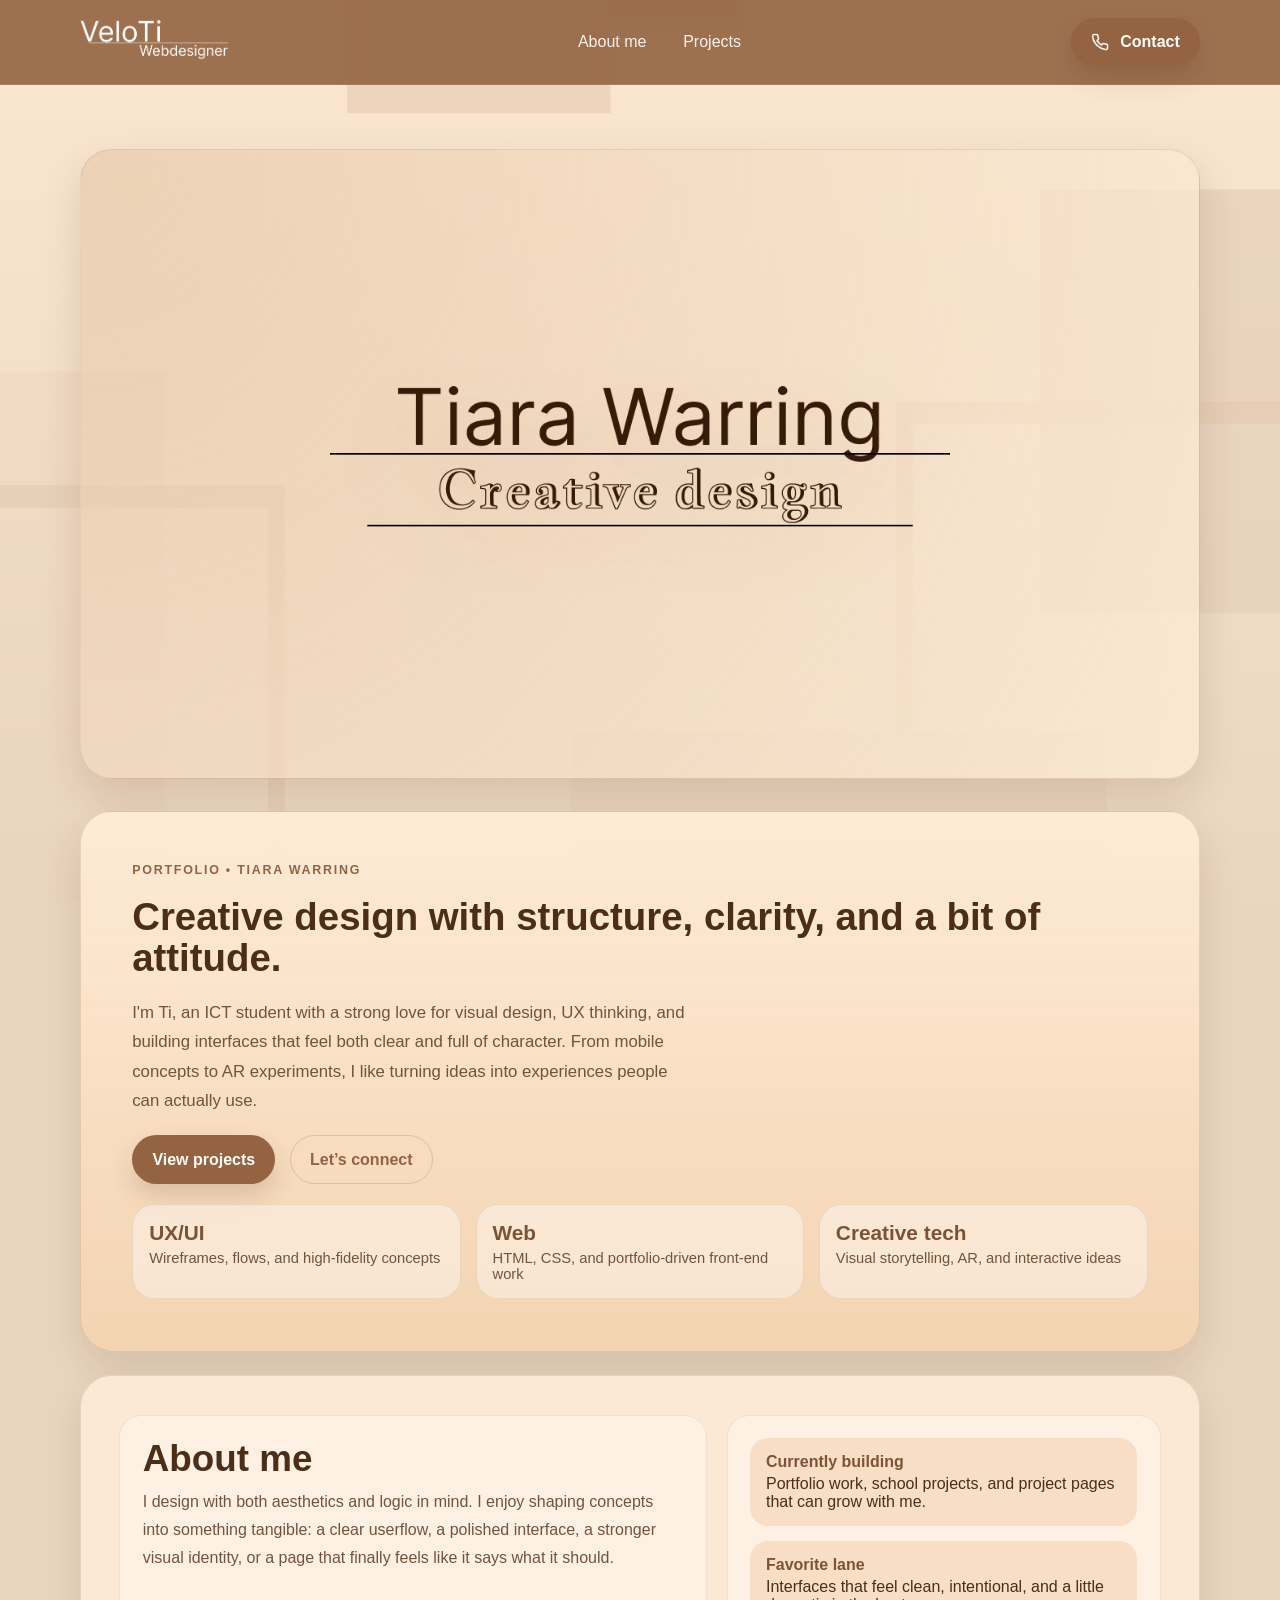
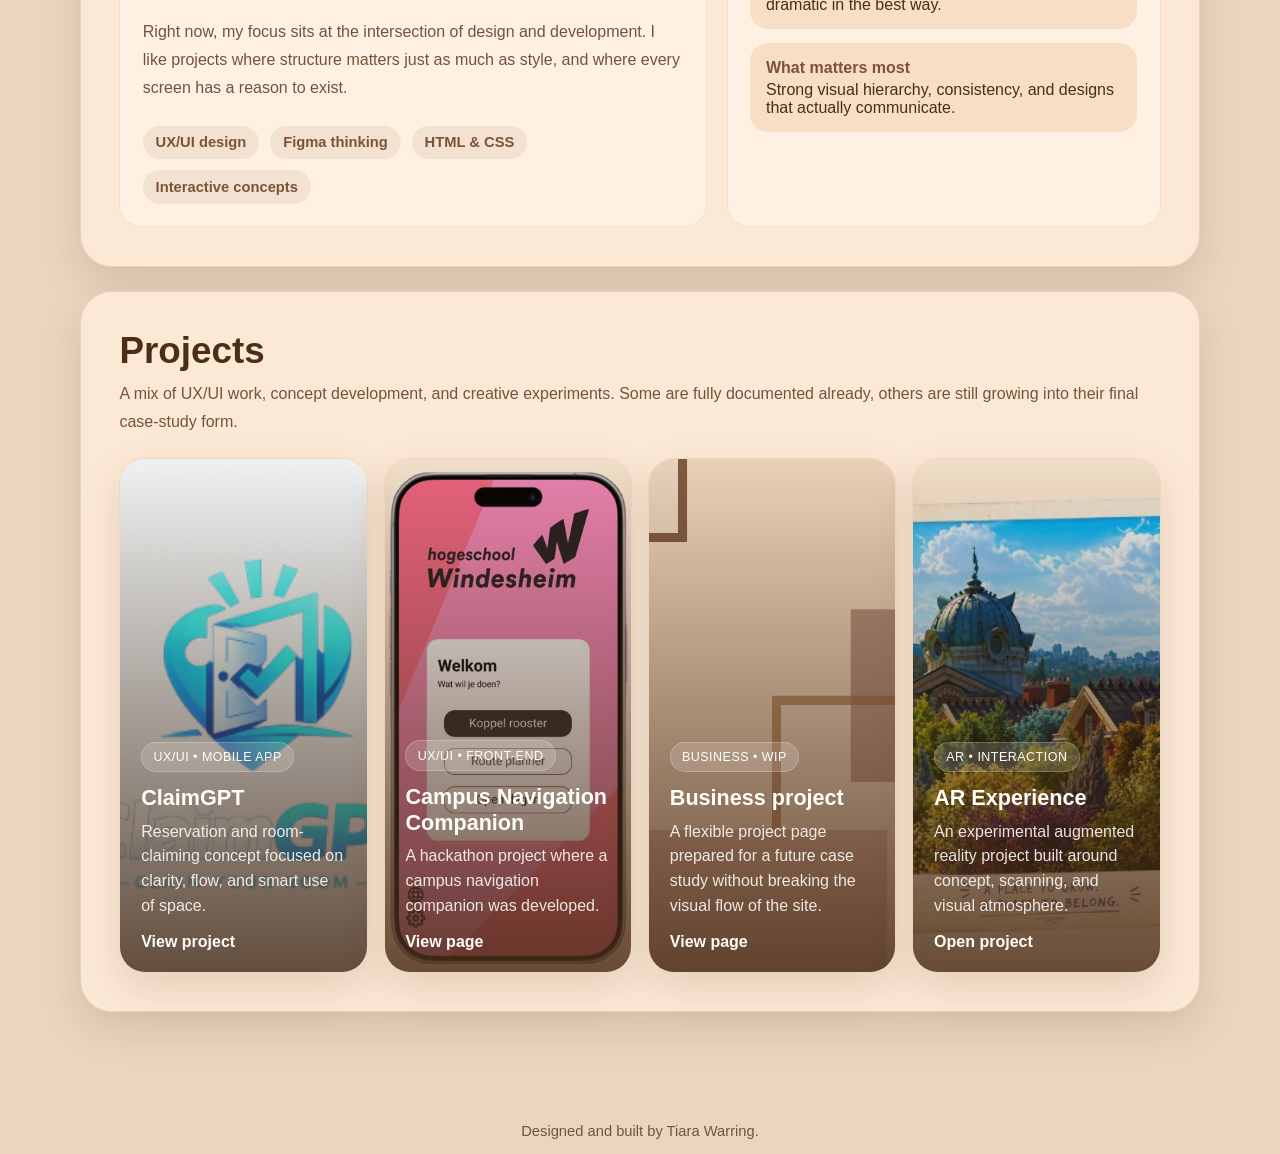
==== index.html @ 6c50e733 "Uploading portfolio Uploading current portfolio state before future modifications" ====
<!DOCTYPE html>
<html lang="en">
    <head>
        <meta charset="UTF-8">
        <meta http-equiv="X-UA-Compatible" content="IE=edge">
        <meta name="viewport" content="width=device-width, initial-scale=1.0">
        <meta name="description" content="Portfolio of Tiara Warring — creative design, UX/UI concepts, web work, and experimental digital projects.">
        <link rel="stylesheet" href="style.css">
        <title>VeloTi | Portfolio</title>
    </head>
    <body>
        <header class="site-header">
            <nav class="site-nav shell" aria-label="Primary navigation">
                <a href="index.html" class="brand" aria-label="Go to homepage">
                    <img src="images/logo.png" alt="VeloTi Webdesigner" class="logo">
                </a>

                <ul class="nav-links">
                    <li><a href="#aboutme">About me</a></li>
                    <li><a href="#projecten">Projects</a></li>
                </ul>

                <div class="nav-cta">
                    <a href="contact.html" class="btn">
                        <img src="images/phone_icon.png" alt="">
                        Contact
                    </a>
                </div>
            </nav>
        </header>

        <main>
            <section class="hero hero__visual" aria-label="Introduction">
                    <img src="images/eyecatcher.png" alt="Tiara Warring — creative design" width="764" height="233">
            </section>

            <section class="hero" aria-label="Introduction">
                <div class="hero__content">
                    <p class="eyebrow">Portfolio • Tiara Warring</p>
                    <h1>Creative design with structure, clarity, and a bit of attitude.</h1>
                    <p class="lead">
                        I'm Ti, an ICT student with a strong love for visual design, UX thinking, and building interfaces that feel both clear and full of character. From mobile concepts to AR experiments, I like turning ideas into experiences people can actually use.
                    </p>
                    <div class="hero__actions">
                        <a href="#projecten" class="btn">View projects</a>
                        <a href="contact.html" class="btn btn--ghost">Let’s connect</a>
                    </div>
                    <ul class="hero__stats">
                        <li>
                            <strong>UX/UI</strong>
                            <span>Wireframes, flows, and high-fidelity concepts</span>
                        </li>
                        <li>
                            <strong>Web</strong>
                            <span>HTML, CSS, and portfolio-driven front-end work</span>
                        </li>
                        <li>
                            <strong>Creative tech</strong>
                            <span>Visual storytelling, AR, and interactive ideas</span>
                        </li>
                    </ul>
                </div>
            </section>

            <section class="section-card about" id="aboutme">
                <div class="about__content stack">
                    <div class="section-heading">
                        <h2>About me</h2>
                        <p>
                            I design with both aesthetics and logic in mind. I enjoy shaping concepts into something tangible: a clear userflow, a polished interface, a stronger visual identity, or a page that finally feels like it says what it should.
                        </p>
                    </div>

                    <p>
                        Right now, my focus sits at the intersection of design and development. I like projects where structure matters just as much as style, and where every screen has a reason to exist.
                    </p>

                    <div class="chips" aria-label="Core skills">
                        <span class="chip">UX/UI design</span>
                        <span class="chip">Figma thinking</span>
                        <span class="chip">HTML & CSS</span>
                        <span class="chip">Interactive concepts</span>
                    </div>
                </div>

                <aside class="about__aside" aria-label="Quick overview">
                    <ul class="about__list">
                        <li>
                            <strong>Currently building</strong>
                            Portfolio work, school projects, and project pages that can grow with me.
                        </li>
                        <li>
                            <strong>Favorite lane</strong>
                            Interfaces that feel clean, intentional, and a little dramatic in the best way.
                        </li>
                        <li>
                            <strong>What matters most</strong>
                            Strong visual hierarchy, consistency, and designs that actually communicate.
                        </li>
                    </ul>
                </aside>
            </section>

            <section class="section-card" id="projecten">
                <div class="section-heading">
                    <h2>Projects</h2>
                    <p>
                        A mix of UX/UI work, concept development, and creative experiments. Some are fully documented already, others are still growing into their final case-study form.
                    </p>
                </div>

                <div class="projects-grid">
                    <a href="mobileApp.html" class="project-card">
                        <img src="images/ClaimGPT.PNG" alt="ClaimGPT project preview" width="402" height="315">
                        <div class="project-card__content">
                            <span class="project-card__tag">UX/UI • Mobile app</span>
                            <h3>ClaimGPT</h3>
                            <p>Reservation and room-claiming concept focused on clarity, flow, and smart use of space.</p>
                            <span class="project-card__link">View project</span>
                        </div>
                    </a>

                    <a href="hackathon.html" class="project-card">
                        <img src="images/campusCompanion.png" alt="Hackathon placeholder project cover" width="402" height="315">
                        <div class="project-card__content">
                            <span class="project-card__tag">UX/UI • Front-End</span>
                            <h3>Campus Navigation Companion</h3>
                            <p>A hackathon project where a campus navigation companion was developed.</p>
                            <span class="project-card__link">View page</span>
                        </div>
                    </a>

                    <a href="businessProject.html" class="project-card">
                        <img src="images/background.png" alt="Business project placeholder cover" width="1920" height="1006" loading="lazy">
                        <div class="project-card__content">
                            <span class="project-card__tag">Business • WIP</span>
                            <h3>Business project</h3>
                            <p>A flexible project page prepared for a future case study without breaking the visual flow of the site.</p>
                            <span class="project-card__link">View page</span>
                        </div>
                    </a>

                    <a href="projectAR.html" class="project-card">
                        <img src="images/projectAR-homepage.png" alt="AR project preview" width="674" height="372" loading="lazy">
                        <div class="project-card__content">
                            <span class="project-card__tag">AR • Interaction</span>
                            <h3>AR Experience</h3>
                            <p>An experimental augmented reality project built around concept, scanning, and visual atmosphere.</p>
                            <span class="project-card__link">Open project</span>
                        </div>
                    </a>
                </div>
            </section>
        </main>

        <footer class="site-footer">
            <p>Designed and built by Tiara Warring.</p>
        </footer>
    </body>
</html>
---- style.css ----
:root {
    --bg: #ead6bf;
    --surface: rgba(254, 236, 215, 0.9);
    --surface-strong: #feecd7;
    --surface-deep: #f4d3b0;
    --surface-muted: rgba(221, 187, 151, 0.28);
    --text: #4b2d18;
    --text-soft: #72533d;
    --text-inverse: #fffdf9;
    --accent: #936342;
    --accent-strong: #7d5336;
    --accent-soft: #ddbB97;
    --border: rgba(147, 99, 66, 0.18);
    --shadow: 0 16px 40px rgba(75, 45, 24, 0.14);
    --shadow-hover: 0 22px 50px rgba(75, 45, 24, 0.2);
    --radius-sm: 14px;
    --radius-md: 22px;
    --radius-lg: 32px;
    --max-width: 1120px;
    --header-height: 84px;
    --transition: 180ms ease;
}

* , *::before, *::after {
    box-sizing: border-box;
}

html {
    scroll-behavior: smooth;
}

body {
    margin: 0;
    min-height: 100vh;
    color: var(--text);
    font-family: "Segoe UI", Inter, Arial, sans-serif;
    background: var(--bg);
    position: relative;
}

body::before {
    content: "";
    position: fixed;
    inset: 0;
    background-image:
        linear-gradient(180deg, rgba(254, 236, 215, 0.74), rgba(234, 214, 191, 0.92)),
        url("images/background.png");
    background-size: 100% 100%, 140% 140%;
    background-position: 0% 0%, 0% 50%;
    background-repeat: no-repeat, repeat;
    animation: animatedBackground 60s ease-in-out infinite;
    z-index: -2;
}

@keyframes animatedBackground {
    0% {
        background-position: 0% 0%, 0% 50%;
    }
    50% {
        background-position: 0% 0%, 100% 50%;
    }
    100% {
        background-position: 0% 0%, 0% 50%;
    }
}

img,
video {
    display: block;
    max-width: 100%;
}

img {
    height: auto;
}

a {
    color: inherit;
    text-decoration: none;
}

button,
input,
textarea {
    font: inherit;
}

button {
    border: 0;
}

main {
    padding: 2rem 1rem 4rem;
}

.shell {
    width: min(var(--max-width), calc(100% - 2rem));
    margin-inline: auto;
}

.stack {
    display: grid;
    gap: 1.5rem;
}

.site-header {
    position: sticky;
    top: 0;
    z-index: 1000;
    backdrop-filter: blur(10px);
    background: rgba(147, 99, 66, 0.9);
    border-bottom: 1px solid rgba(255, 255, 255, 0.08);
}

.site-nav {
    min-height: var(--header-height);
    display: flex;
    align-items: center;
    justify-content: space-between;
    gap: 1rem;
}

.brand {
    display: inline-flex;
    align-items: center;
    flex-shrink: 0;
}

.logo {
    width: clamp(120px, 14vw, 168px);
    height: auto;
}

.nav-links {
    display: flex;
    align-items: center;
    gap: 0.5rem;
    list-style: none;
    margin: 0;
    padding: 0;
}

.nav-links a {
    color: var(--text-inverse);
    padding: 0.65rem 0.9rem;
    border-radius: 999px;
    transition: background-color var(--transition), transform var(--transition), opacity var(--transition);
    opacity: 0.92;
}

.nav-links a:hover,
.nav-links a:focus-visible {
    background: rgba(255, 255, 255, 0.12);
    opacity: 1;
}

.nav-cta {
    display: inline-flex;
    align-items: center;
    gap: 0.55rem;
}

.btn {
    display: inline-flex;
    align-items: center;
    justify-content: center;
    gap: 0.7rem;
    padding: 0.9rem 1.2rem;
    border-radius: 999px;
    background: var(--accent);
    color: var(--text-inverse);
    border: 1px solid transparent;
    font-weight: 600;
    transition: transform var(--transition), background-color var(--transition), border-color var(--transition), box-shadow var(--transition), color var(--transition);
    box-shadow: 0 12px 24px rgba(75, 45, 24, 0.16);
}

.btn:hover,
.btn:focus-visible {
    transform: translateY(-1px);
    background: var(--accent-strong);
    box-shadow: 0 16px 30px rgba(75, 45, 24, 0.22);
}

.btn img {
    width: 18px;
    height: 18px;
}

.btn--ghost {
    background: transparent;
    color: var(--accent);
    border-color: rgba(147, 99, 66, 0.25);
    box-shadow: none;
}

.btn--ghost:hover,
.btn--ghost:focus-visible {
    background: rgba(147, 99, 66, 0.08);
    color: var(--accent-strong);
}

.hero {
    width: min(var(--max-width), calc(100% - 2rem));
    margin: 2rem auto 0;
    gap: 1.5rem;
    align-items: stretch;
}

.hero__content,
.hero__visual,
.section-card,
.project-section,
.contact-card,
.contact-copy {
    border: 1px solid var(--border);
    border-radius: var(--radius-lg);
    box-shadow: var(--shadow);
}

.hero__visual {
    height: 70vh
}

.hero__content {
    background: linear-gradient(180deg, rgba(254, 236, 215, 0.96), rgba(244, 211, 176, 0.9));
    padding: clamp(2rem, 4vw, 3.5rem);
    display: grid;
    gap: 1.25rem;
    align-content: center;
}

.eyebrow {
    margin: 0;
    color: var(--accent);
    text-transform: uppercase;
    letter-spacing: 0.14em;
    font-size: 0.78rem;
    font-weight: 700;
}

.hero h1,
.project-header h1,
.contact-copy h1 {
    margin: 0;
    line-height: 1.05;
    font-size: 2.4rem;
}

.lead {
    margin: 0;
    max-width: 60ch;
    color: var(--text-soft);
    font-size: 1.05rem;
    line-height: 1.75;
}

.hero__actions {
    display: flex;
    flex-wrap: wrap;
    gap: 0.9rem;
}

.hero__stats {
    display: grid;
    grid-template-columns: repeat(3, minmax(0, 1fr));
    gap: 0.9rem;
    margin: 0;
    padding: 0;
    list-style: none;
}

.hero__stats li {
    padding: 1rem;
    border-radius: var(--radius-md);
    background: rgba(255, 255, 255, 0.38);
    border: 1px solid rgba(147, 99, 66, 0.14);
}

.hero__stats strong {
    display: block;
    font-size: 1.3rem;
    color: var(--accent-strong);
}

.hero__stats span {
    display: block;
    margin-top: 0.3rem;
    color: var(--text-soft);
    font-size: 0.92rem;
}

.hero__visual {
    background: radial-gradient(circle at top left, rgba(221, 187, 151, 0.45), rgba(254, 236, 215, 0.78));
    display: grid;
    place-items: center;
    overflow: hidden;
    padding: clamp(1rem, 3vw, 2rem);
}

.hero__visual img {
    width: min(100%, 620px);
    filter: drop-shadow(0 24px 34px rgba(75, 45, 24, 0.12));
}

.section-card,
.project-section,
.contact-card,
.contact-copy {
    background: var(--surface);
}

.section-card {
    width: min(var(--max-width), calc(100% - 2rem));
    margin: 1.5rem auto 0;
    padding: clamp(1.5rem, 3vw, 2.4rem);
}

.section-heading {
    display: grid;
    gap: 0.5rem;
    margin-bottom: 1.35rem;
}

.section-heading h2,
.about__content h2,
.contact-card h2 {
    margin: 0;
    font-size: clamp(1.55rem, 3vw, 2.3rem);
}

.section-heading p,
.about__content p,
.project-header p,
.copy-card p,
.contact-copy p,
.contact-card p,
.project-placeholder p {
    margin: 0;
    color: var(--text-soft);
    line-height: 1.75;
}

.about {
    display: grid;
    grid-template-columns: 1.15fr 0.85fr;
    gap: 1.25rem;
}

.about__content,
.about__aside,
.copy-card,
.media-card,
.project-placeholder {
    background: rgba(255, 255, 255, 0.34);
    border: 1px solid rgba(147, 99, 66, 0.12);
    border-radius: var(--radius-md);
    padding: 1.4rem;
}

.about__aside {
    display: grid;
    gap: 1rem;
    align-content: start;
}

.about__list {
    display: grid;
    gap: 0.9rem;
    margin: 0;
    padding: 0;
    list-style: none;
}

.about__list li {
    padding: 0.95rem 1rem;
    border-radius: 18px;
    background: rgba(244, 211, 176, 0.6);
}

.about__list strong {
    display: block;
    margin-bottom: 0.25rem;
    color: var(--accent-strong);
}

.chips {
    display: flex;
    flex-wrap: wrap;
    gap: 0.7rem;
}

.chip {
    display: inline-flex;
    align-items: center;
    padding: 0.55rem 0.8rem;
    border-radius: 999px;
    background: rgba(147, 99, 66, 0.1);
    color: var(--accent-strong);
    font-size: 0.92rem;
    font-weight: 600;
}

.projects-grid {
    display: grid;
    grid-template-columns: repeat(4, minmax(0, 1fr));
    gap: 1rem;
}

.project-card {
    position: relative;
    min-height: 360px;
    border-radius: 26px;
    overflow: hidden;
    isolation: isolate;
    box-shadow: var(--shadow);
    border: 1px solid rgba(147, 99, 66, 0.14);
    transform: translateY(0);
    transition: transform var(--transition), box-shadow var(--transition);
}

.project-card:hover,
.project-card:focus-visible {
    transform: translateY(-4px);
    box-shadow: var(--shadow-hover);
}

.project-card img {
    width: 100%;
    height: 100%;
    object-fit: cover;
    transition: transform 280ms ease;
}

.project-card:hover img,
.project-card:focus-visible img {
    transform: scale(1.04);
}

.project-card::after {
    content: "";
    position: absolute;
    inset: 0;
    background: linear-gradient(180deg, rgba(75, 45, 24, 0.06), rgba(75, 45, 24, 0.84));
}

.project-card__content {
    position: absolute;
    inset: auto 0 0 0;
    z-index: 1;
    padding: 1.3rem;
    color: var(--text-inverse);
}

.project-card__tag {
    display: inline-flex;
    align-items: center;
    margin-bottom: 0.8rem;
    padding: 0.45rem 0.7rem;
    border-radius: 999px;
    background: rgba(255, 253, 249, 0.16);
    border: 1px solid rgba(255, 253, 249, 0.22);
    font-size: 0.78rem;
    letter-spacing: 0.04em;
    text-transform: uppercase;
}

.project-card__content h3 {
    margin: 0;
    font-size: 1.35rem;
}

.project-card__content p {
    margin: 0.55rem 0 0.9rem;
    line-height: 1.55;
    color: rgba(255, 253, 249, 0.88);
}

.project-card__link {
    font-weight: 700;
}

.project-header {
    width: min(var(--max-width), calc(100% - 2rem));
    margin: 1.4rem auto 0;
    padding: clamp(1.75rem, 3vw, 2.8rem);
    background: linear-gradient(180deg, rgba(254, 236, 215, 0.96), rgba(244, 211, 176, 0.92));
    border: 1px solid var(--border);
    border-radius: var(--radius-lg);
    box-shadow: var(--shadow);
    display: grid;
    gap: 1rem;
}

.project-meta {
    display: flex;
    flex-wrap: wrap;
    gap: 0.75rem;
}

.project-meta span {
    display: inline-flex;
    align-items: center;
    padding: 0.55rem 0.8rem;
    border-radius: 999px;
    background: rgba(255, 255, 255, 0.42);
    color: var(--accent-strong);
    font-size: 0.9rem;
    font-weight: 600;
}

.project-layout {
    width: min(var(--max-width), calc(100% - 2rem));
    margin: 1.25rem auto 0;
    display: grid;
    gap: 1rem;
}

.project-section {
    padding: 1rem;
}

.content-grid {
    display: grid;
    grid-template-columns: repeat(2, minmax(0, 1fr));
    gap: 1rem;
}

.content-grid--single {
    grid-template-columns: 1fr;
}

.copy-card {
    display: grid;
    gap: 0.85rem;
    align-content: center;
}

.copy-card h2,
.project-placeholder h2 {
    margin: 0;
    font-size: 1.35rem;
}

.media-card {
    overflow: hidden;
}

.media-card img,
.media-card video {
    width: 100%;
    border-radius: 16px;
    object-fit: cover;
}

.media-card img {
    min-height: 260px;
}

.media-card video {
    min-height: 260px;
    background: #2b1a10;
}

.project-placeholder {
    display: grid;
    gap: 0.8rem;
}

.project-placeholder .btn {
    justify-self: start;
}

.project-ar-page {
    --ar-blue: #0b6fae;
    --ar-blue-deep: #083c5d;
    --ar-teal: #16a085;
    --ar-gold: #f2b84b;
    --ar-ink: #153044;
    --ar-paper: #fff8ea;
    --ar-note: #f8dfaa;
}

.project-ar-page::before {
    background-image:
        linear-gradient(180deg, rgba(251, 242, 226, 0.86), rgba(232, 211, 186, 0.94)),
        url("images/background.png");
}

.ar-hero {
    width: min(var(--max-width), calc(100% - 2rem));
    margin: 1.4rem auto 0;
    display: block;
}

.ar-hero__content,
.ar-snapshot,
.ar-case .project-section {
    border: 1px solid rgba(8, 60, 93, 0.16);
    box-shadow: 0 18px 42px rgba(21, 48, 68, 0.14);
}

.ar-hero__content {
    border-radius: var(--radius-lg);
    padding: clamp(1.75rem, 3vw, 2.8rem);
    display: grid;
    grid-template-columns: minmax(0, 0.9fr) minmax(320px, 1.1fr);
    align-items: center;
    align-content: center;
    gap: clamp(1.5rem, 4vw, 3rem);
    background:
        linear-gradient(180deg, rgba(255, 248, 234, 0.98), rgba(246, 222, 184, 0.94)),
        radial-gradient(circle at top left, rgba(242, 184, 75, 0.3), transparent 42%);
    color: var(--text);
}

.ar-hero__copy {
    display: grid;
    gap: 1.1rem;
}

.ar-hero__content .eyebrow,
.ar-hero__content .lead {
    color: var(--text-soft);
}

.ar-hero__content h1 {
    margin: 0;
    line-height: 1.05;
    font-size: clamp(2.25rem, 4vw, 3.25rem);
    max-width: 18ch;
    color: var(--ar-ink);
}

.ar-hero__content .btn {
    background: var(--ar-blue-deep);
    color: var(--text-inverse);
}

.ar-hero__content .btn:hover,
.ar-hero__content .btn:focus-visible {
    background: #0d537f;
}

.ar-hero__content .btn--ghost {
    background: rgba(255, 255, 255, 0.45);
    color: #2b1a10;
    border-color: rgba(75, 45, 24, 0.22);
    box-shadow: none;
}

.ar-hero__content .btn--ghost:hover,
.ar-hero__content .btn--ghost:focus-visible {
    background: rgba(255, 255, 255, 0.76);
}

.ar-hero__image {
    margin: 0;
    justify-self: end;
    width: min(100%, 620px);
    overflow: hidden;
}

.ar-hero__image img {
    width: 100%;
    transform: scale(1.1);
    filter: drop-shadow(0 18px 24px rgba(21, 48, 68, 0.18));
}

.ar-snapshot {
    margin-top: 1rem;
    padding: 1rem;
    border-radius: var(--radius-lg);
    background: rgba(255, 255, 255, 0.42);
    display: grid;
    grid-template-columns: repeat(4, minmax(0, 1fr));
    gap: 0.8rem;
}

.ar-snapshot article {
    padding: 1rem;
    border-radius: var(--radius-md);
    background: rgba(255, 253, 249, 0.76);
    border: 1px solid rgba(8, 60, 93, 0.12);
}

.ar-snapshot strong,
.ar-snapshot span {
    display: block;
}

.ar-snapshot strong {
    color: var(--ar-blue-deep);
    margin-bottom: 0.35rem;
}

.ar-snapshot span {
    color: var(--text-soft);
    line-height: 1.5;
}

.ar-case .project-section {
    background:
        linear-gradient(180deg, rgba(255, 250, 241, 0.92), rgba(250, 235, 211, 0.9));
}

.ar-case .copy-card,
.ar-case .media-card {
    border-color: rgba(8, 60, 93, 0.12);
    background: rgba(255, 255, 255, 0.58);
}

.ar-case .eyebrow,
.ar-heading .eyebrow {
    color: var(--ar-blue);
}

.ar-heading {
    max-width: 760px;
}

.ar-process {
    display: grid;
    grid-template-columns: repeat(4, minmax(0, 1fr));
    gap: 1rem;
}

.ar-process article {
    position: relative;
    padding: 1.15rem;
    border-radius: var(--radius-md);
    background: rgba(255, 255, 255, 0.58);
    border: 1px solid rgba(147, 99, 66, 0.14);
}

.ar-process span {
    display: inline-flex;
    margin-bottom: 0.9rem;
    color: var(--ar-blue-deep);
    font-weight: 800;
}

.ar-process h3,
.reflection-notes strong {
    margin: 0 0 0.45rem;
    color: var(--ar-ink);
}

.ar-process p {
    margin: 0;
    color: var(--text-soft);
    line-height: 1.65;
}

.ar-showcase {
    display: grid;
    grid-template-columns: repeat(3, minmax(0, 1fr));
    gap: 1rem;
}

.ar-showcase figure,
.teacher-grid figure,
.ar-device {
    margin: 0;
}

.ar-showcase figure {
    display: grid;
    align-content: start;
    gap: 0.75rem;
    padding: 0.75rem;
    border-radius: var(--radius-md);
    background: rgba(255, 255, 255, 0.56);
    border: 1px solid rgba(8, 60, 93, 0.12);
}

.ar-showcase img {
    width: 100%;
    aspect-ratio: 4 / 3;
    object-fit: cover;
    object-position: center top;
    border-radius: 16px;
}

.ar-showcase figcaption,
.ar-device figcaption {
    color: var(--ar-blue-deep);
    font-weight: 700;
}

.ar-device {
    display: grid;
    place-items: center;
    gap: 0.8rem;
    text-align: center;
}

.ar-device img {
    width: min(100%, 280px);
    min-height: 0;
    object-fit: contain;
    background: white;
    padding: 1rem;
}

.ar-flow {
    display: grid;
    grid-template-columns: repeat(3, minmax(0, 1fr));
    gap: 1rem;
}

.ar-flow article {
    padding: 1.2rem;
    border-radius: var(--radius-md);
    background: linear-gradient(180deg, rgba(255, 255, 255, 0.72), rgba(229, 244, 247, 0.72));
    border: 1px solid rgba(8, 60, 93, 0.14);
}

.ar-flow span {
    display: inline-flex;
    align-items: center;
    justify-content: center;
    width: 2.3rem;
    height: 2.3rem;
    border-radius: 50%;
    background: var(--ar-blue);
    color: var(--text-inverse);
    font-weight: 800;
    margin-bottom: 1rem;
}

.ar-flow h3 {
    margin: 0 0 0.55rem;
    color: var(--ar-ink);
}

.ar-flow p,
.ar-result p {
    margin: 0;
    color: var(--text-soft);
    line-height: 1.7;
}

.ar-checklist {
    display: grid;
    gap: 0.7rem;
    margin: 0;
    padding: 0;
    list-style: none;
}

.ar-checklist li {
    padding: 0.85rem 0.95rem;
    border-radius: 16px;
    background: rgba(22, 160, 133, 0.08);
    border: 1px solid rgba(22, 160, 133, 0.18);
    color: var(--text-soft);
    line-height: 1.55;
}

.ar-checklist span {
    color: var(--ar-blue-deep);
    font-weight: 700;
}

.reflection-notes {
    display: grid;
    gap: 1rem;
}

.reflection-notes article {
    padding: 1.15rem;
    border-radius: var(--radius-md);
    background: rgba(255, 255, 255, 0.58);
    border: 1px solid rgba(8, 60, 93, 0.12);
}

.reflection-notes strong,
.reflection-notes span {
    display: block;
}

.reflection-notes span {
    color: var(--text-soft);
    line-height: 1.6;
}

.teacher-grid {
    display: grid;
    grid-template-columns: repeat(2, minmax(0, 1fr));
    gap: 1rem;
    align-items: center;
}

.teacher-grid figure {
    padding: 0.8rem;
    border-radius: var(--radius-md);
    background: rgba(8, 60, 93, 0.08);
    border: 1px solid rgba(8, 60, 93, 0.12);
    display: grid;
    place-items: center;
    height: 320px;
}

.teacher-grid img {
    width: 100%;
    height: 285px;
    object-fit: contain;
    border-radius: 14px;
    background: rgba(255, 255, 255, 0.62);
}

.ar-result {
    display: flex;
    align-items: center;
    justify-content: space-between;
    gap: 1rem;
    padding: clamp(1.3rem, 2.4vw, 2rem);
}

.ar-result h2 {
    margin: 0 0 0.75rem;
}

.contact-layout {
    width: min(var(--max-width), calc(100% - 2rem));
    margin: 2rem auto 0;
    display: grid;
    grid-template-columns: 0.95fr 1.05fr;
    gap: 1.25rem;
}

.contact-copy,
.contact-card {
    padding: clamp(1.6rem, 3vw, 2.4rem);
}

.contact-copy {
    background: linear-gradient(180deg, rgba(244, 211, 176, 0.92), rgba(254, 236, 215, 0.96));
    display: grid;
    gap: 1rem;
    align-content: center;
}

.contact-points {
    display: grid;
    gap: 0.8rem;
    margin: 0;
    padding: 0;
    list-style: none;
}

.contact-points li {
    padding: 0.9rem 1rem;
    border-radius: 18px;
    background: rgba(255, 255, 255, 0.38);
    color: var(--text-soft);
}

.contact-card {
    display: grid;
    gap: 1.25rem;
}

.input-box {
    position: relative;
}

.input-box input,
.input-box textarea {
    width: 100%;
    padding: 1rem 1rem 1rem;
    border-radius: 18px;
    border: 1px solid rgba(147, 99, 66, 0.18);
    background: rgba(255, 255, 255, 0.7);
    color: var(--text);
    outline: none;
    transition: border-color var(--transition), background-color var(--transition), box-shadow var(--transition);
}

.input-box textarea {
    min-height: 180px;
    resize: vertical;
}

.input-box input:focus,
.input-box textarea:focus {
    border-color: rgba(147, 99, 66, 0.55);
    background: rgba(255, 255, 255, 0.94);
    box-shadow: 0 0 0 4px rgba(147, 99, 66, 0.1);
}

.input-box span {
    position: absolute;
    top: 1rem;
    left: 1rem;
    color: var(--text-soft);
    pointer-events: none;
    transition: transform var(--transition), color var(--transition), font-size var(--transition), top var(--transition);
}

.input-box input:focus + span,
.input-box textarea:focus + span,
.input-box input:not(:placeholder-shown) + span,
.input-box textarea:not(:placeholder-shown) + span {
    top: -0.55rem;
    transform: translateY(0);
    font-size: 0.78rem;
    color: var(--accent-strong);
    background: var(--surface-strong);
    padding: 0 0.45rem;
    border-radius: 999px;
}

.btn--submit {
    justify-self: start;
}

.site-footer {
    width: min(var(--max-width), calc(100% - 2rem));
    margin: 1rem auto 0;
    padding: 1rem 0 0;
    color: var(--text-soft);
    text-align: center;
    font-size: 0.92rem;
}

.visually-hidden {
    position: absolute;
    width: 1px;
    height: 1px;
    padding: 0;
    margin: -1px;
    overflow: hidden;
    clip: rect(0, 0, 0, 0);
    white-space: nowrap;
    border: 0;
}

@media (max-width: 980px) {
    .hero,
    .about,
    .contact-layout,
    .content-grid,
    .ar-hero__content {
        grid-template-columns: 1fr;
    }

    .projects-grid {
        grid-template-columns: repeat(2, minmax(0, 1fr));
    }

    .ar-snapshot,
    .ar-showcase,
    .ar-flow,
    .ar-process {
        grid-template-columns: repeat(2, minmax(0, 1fr));
    }

    .ar-result {
        align-items: flex-start;
        flex-direction: column;
    }

    .hero__stats {
        grid-template-columns: 1fr;
    }

    .site-nav {
        flex-wrap: wrap;
        justify-content: center;
        padding: 0.9rem 0;
    }

    .ar-hero__image {
        justify-self: center;
    }
}

@media (max-width: 720px) {
    :root {
        --header-height: auto;
    }

    main {
        padding-inline: 0.75rem;
    }

    .shell,
    .hero,
    .ar-hero,
    .section-card,
    .project-header,
    .project-layout,
    .contact-layout,
    .site-footer {
        width: min(var(--max-width), calc(100% - 1rem));
    }

    .nav-links {
        justify-content: center;
        width: 100%;
        flex-wrap: wrap;
    }

    .nav-cta {
        width: 100%;
        justify-content: center;
    }

    .projects-grid {
        grid-template-columns: 1fr;
    }

    .ar-snapshot,
    .ar-showcase,
    .ar-flow,
    .ar-process,
    .teacher-grid {
        grid-template-columns: 1fr;
    }

    .ar-hero__content h1 {
        max-width: 12ch;
    }

    .project-card {
        min-height: 310px;
    }

    .hero h1,
    .project-header h1,
    .contact-copy h1 {
        font-size: clamp(2rem, 10vw, 3rem);
    }
}

@media (prefers-reduced-motion: reduce) {
    html {
        scroll-behavior: auto;
    }

    *, *::before, *::after {
        animation-duration: 0.01ms !important;
        animation-iteration-count: 1 !important;
        transition-duration: 0.01ms !important;
        scroll-behavior: auto !important;
    }
}
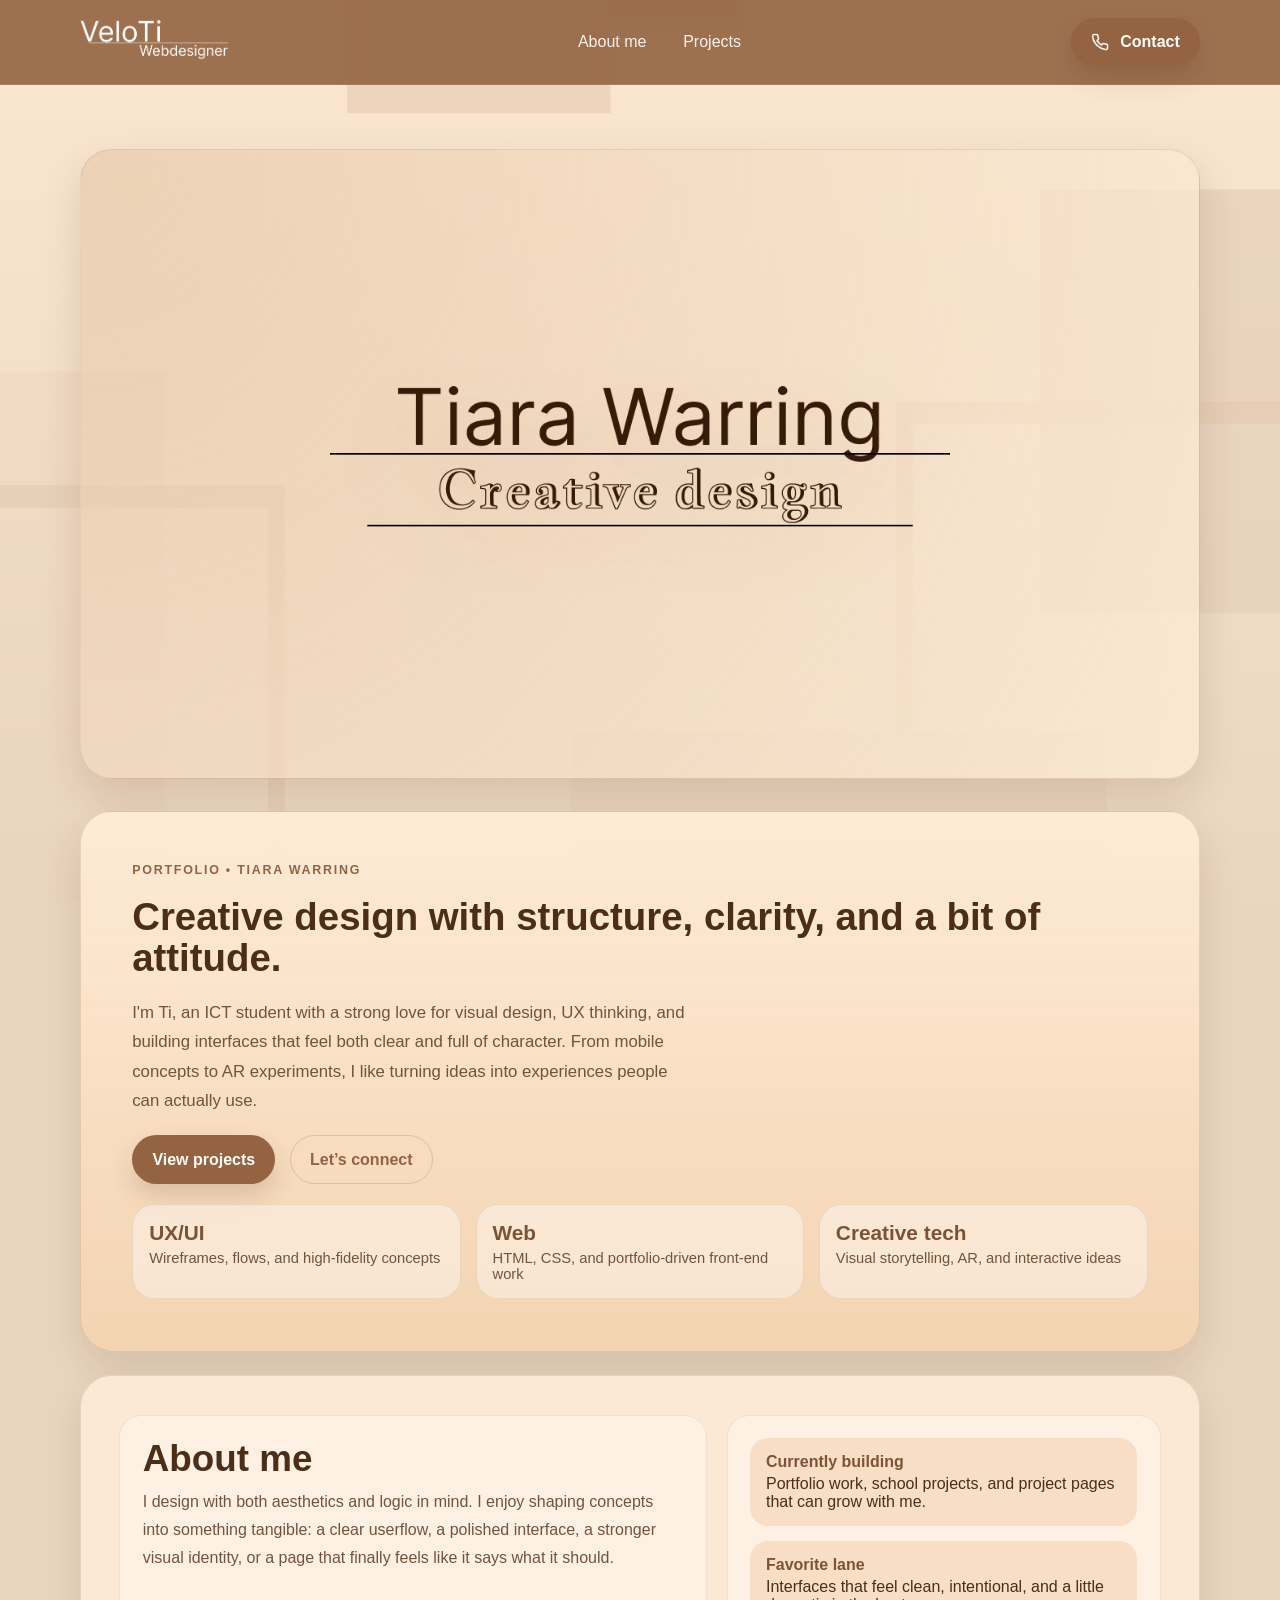
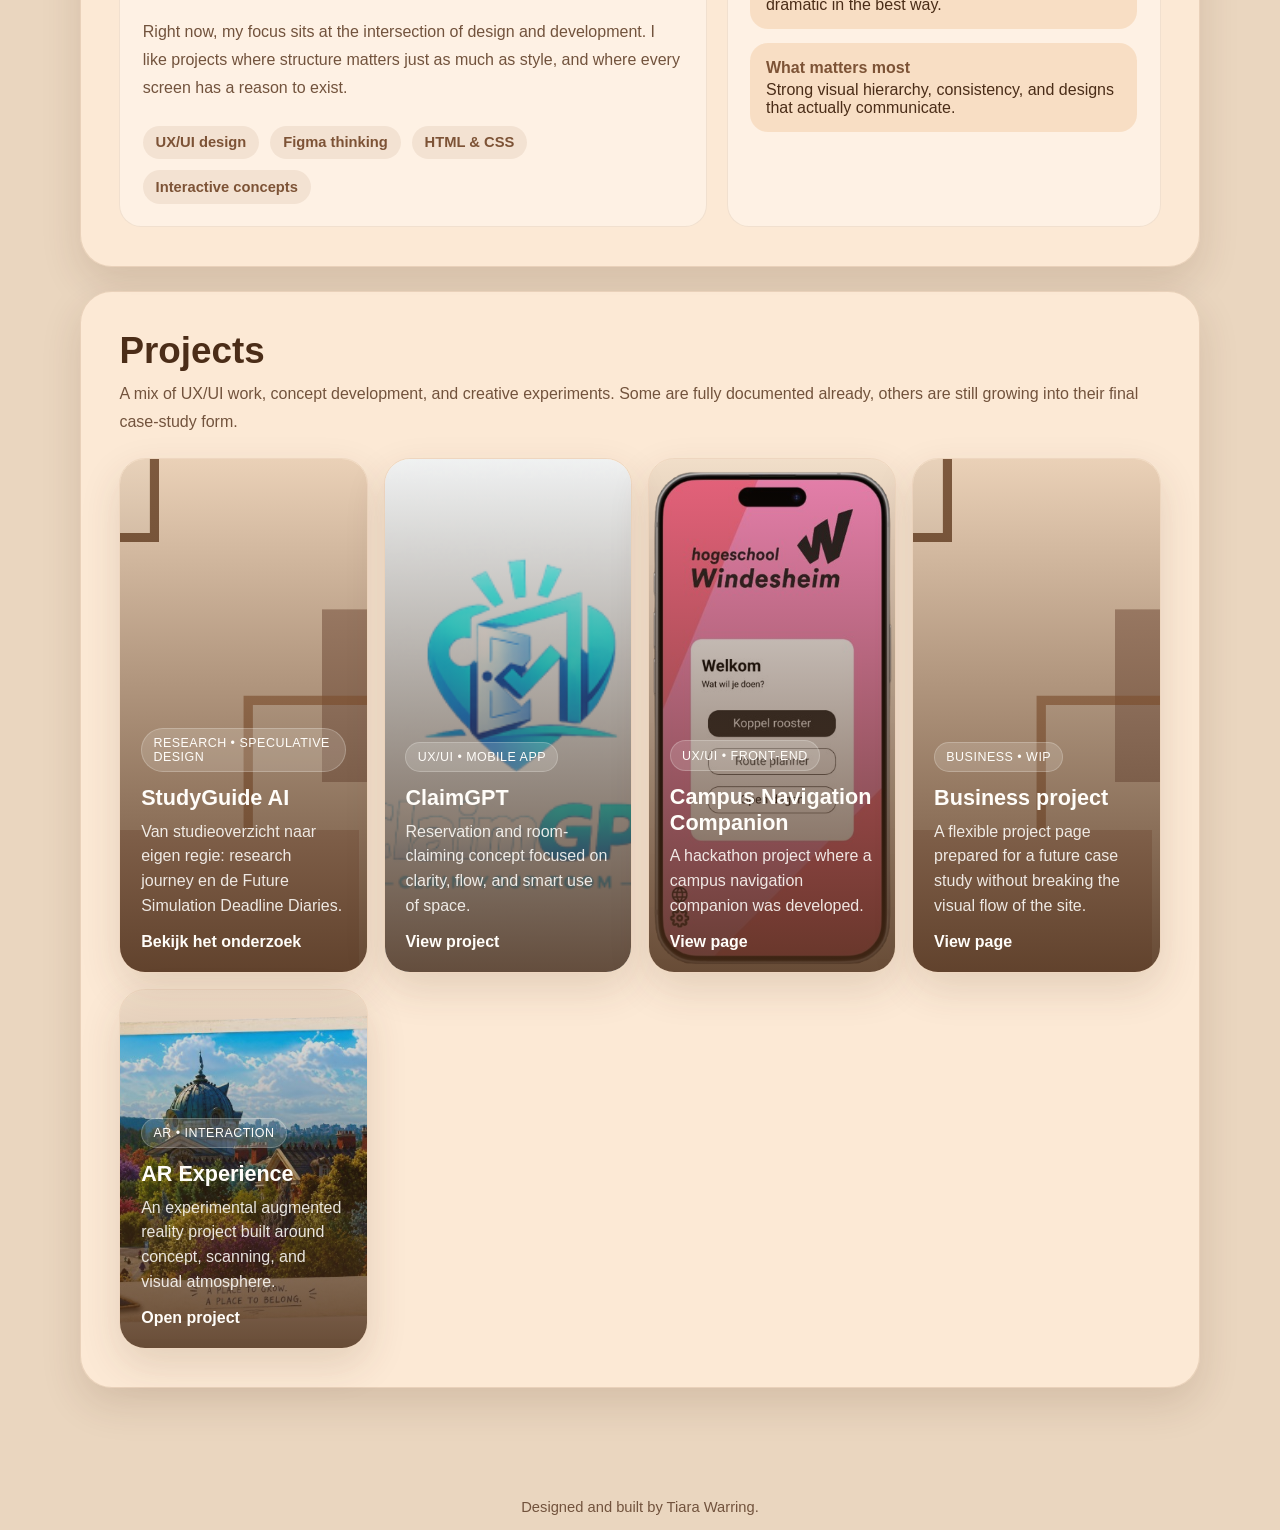
==== commit 3d6109e7: "Link StudyGuide AI case study from portfolio projects" ====
--- a/index.html
+++ b/index.html
@@ -110,6 +110,16 @@
                 </div>
 
                 <div class="projects-grid">
+                    <a href="studyguideAI.html" class="project-card">
+                        <img src="images/background.png" alt="" width="1920" height="1006" loading="lazy">
+                        <div class="project-card__content">
+                            <span class="project-card__tag">Research • Speculative Design</span>
+                            <h3>StudyGuide AI</h3>
+                            <p>Van studieoverzicht naar eigen regie: research journey en de Future Simulation Deadline Diaries.</p>
+                            <span class="project-card__link">Bekijk het onderzoek</span>
+                        </div>
+                    </a>
+
                     <a href="mobileApp.html" class="project-card">
                         <img src="images/ClaimGPT.PNG" alt="ClaimGPT project preview" width="402" height="315">
                         <div class="project-card__content">
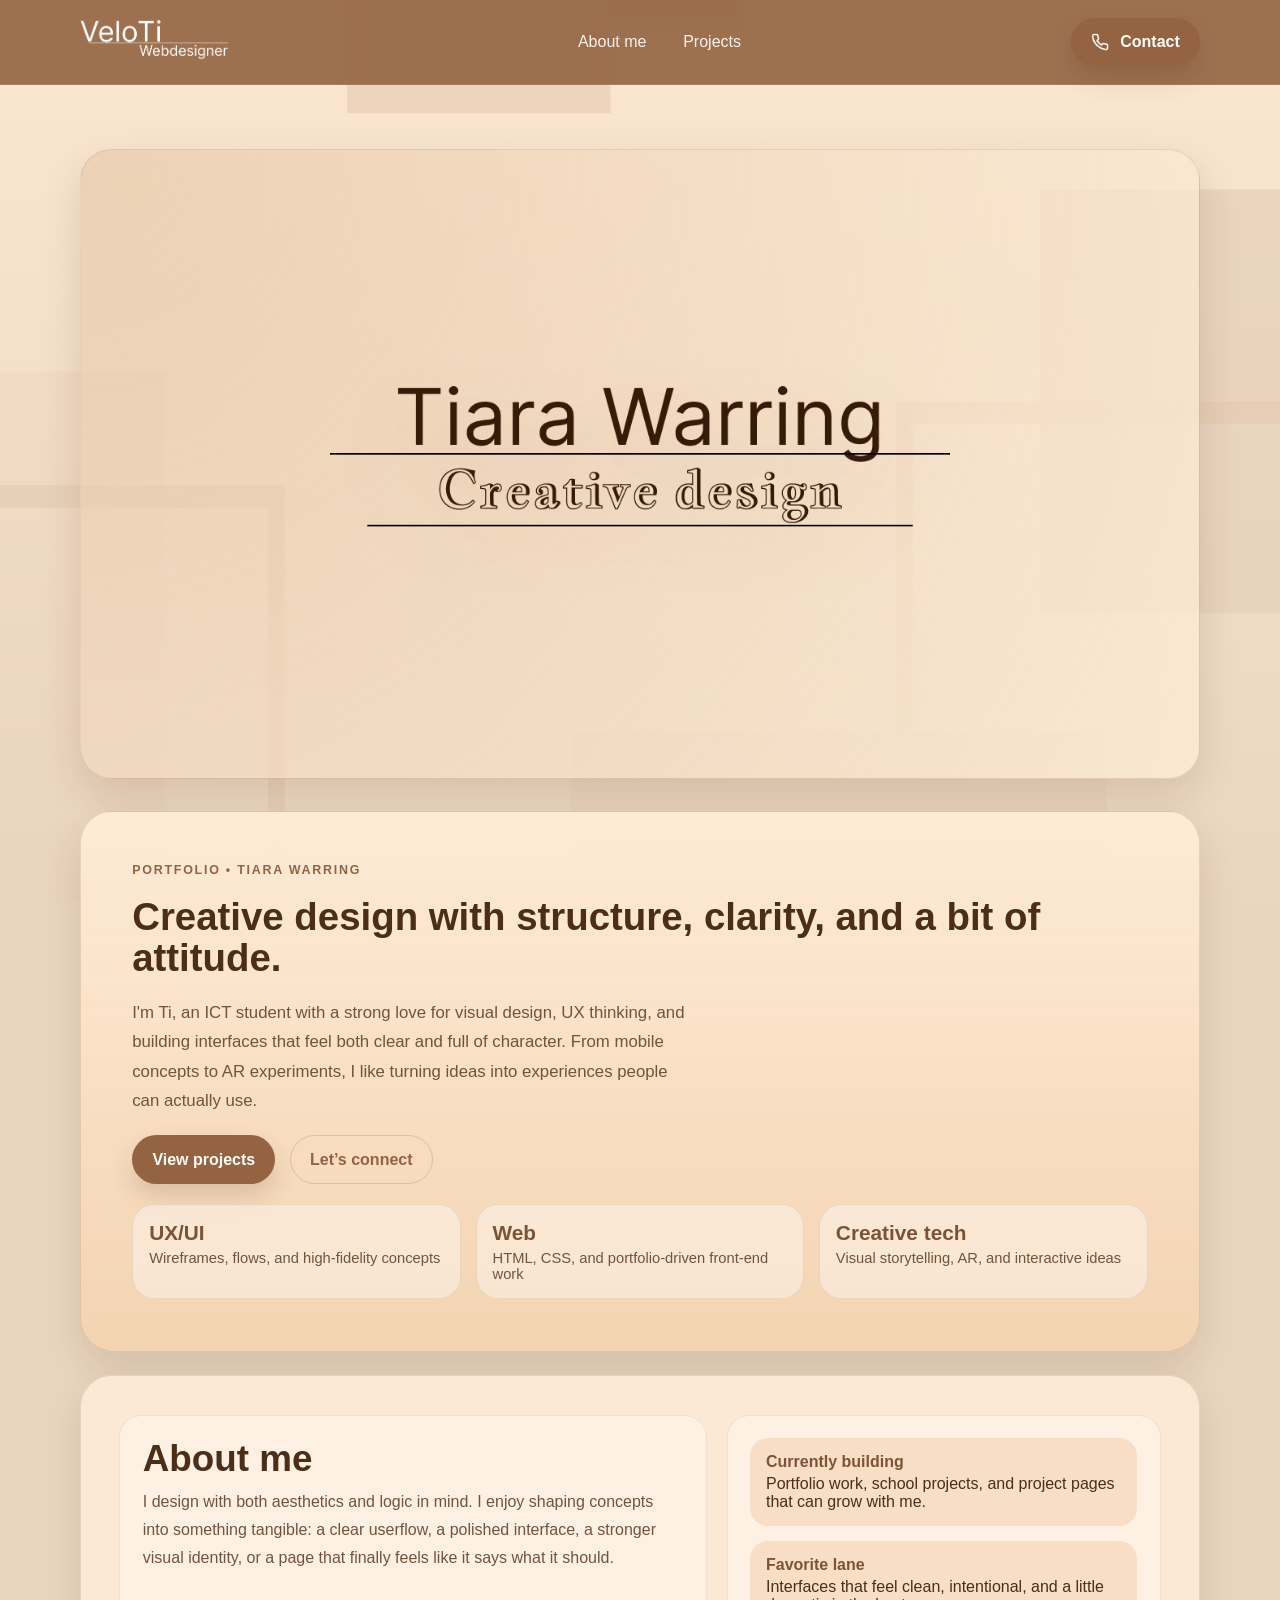
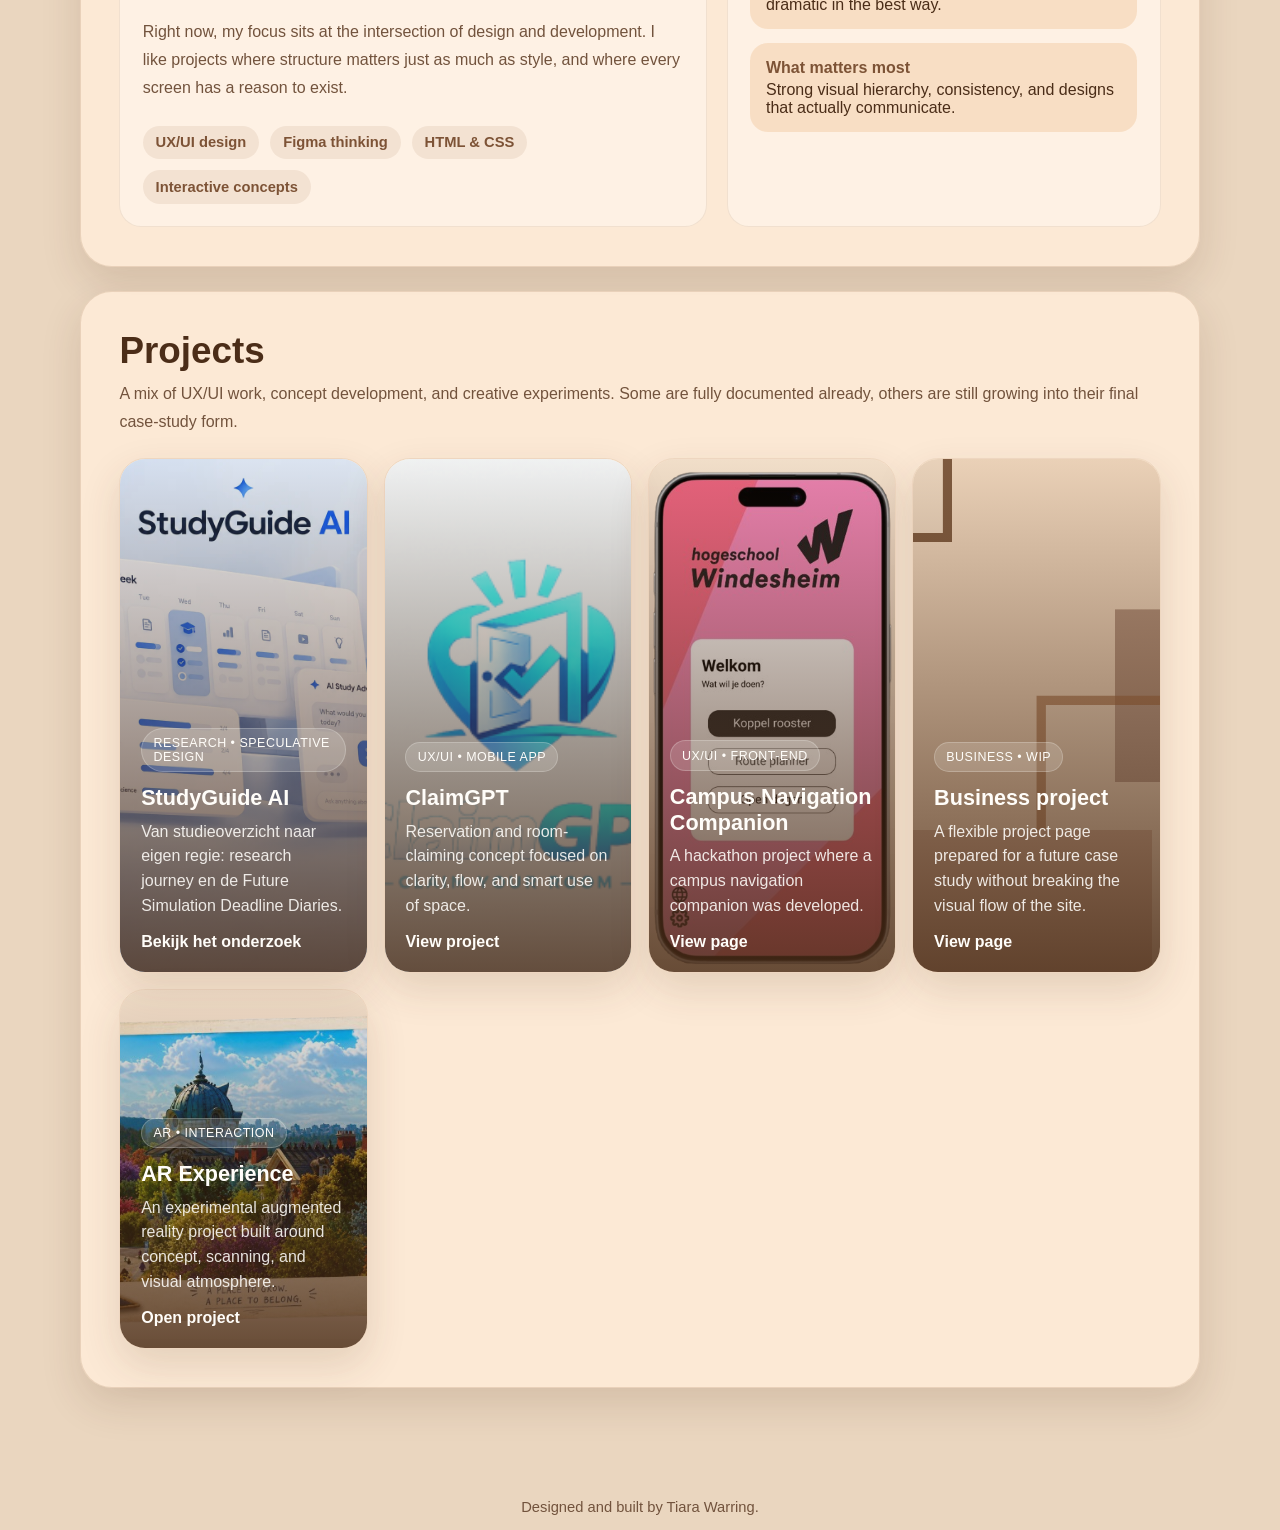
==== commit 14e4e7e7: "Apply StudyGuide AI blue theme, shorten research journey and add generated project cover" ====
--- a/index.html
+++ b/index.html
@@ -111,7 +111,7 @@
 
                 <div class="projects-grid">
                     <a href="studyguideAI.html" class="project-card">
-                        <img src="images/background.png" alt="" width="1920" height="1006" loading="lazy">
+                        <img src="images/studyguide-ai-cover.webp" alt="StudyGuide AI conceptillustratie met studieplanner en AI-chat in blauw en wit" width="1254" height="1254" style="object-position:center top" loading="lazy">
                         <div class="project-card__content">
                             <span class="project-card__tag">Research • Speculative Design</span>
                             <h3>StudyGuide AI</h3>
